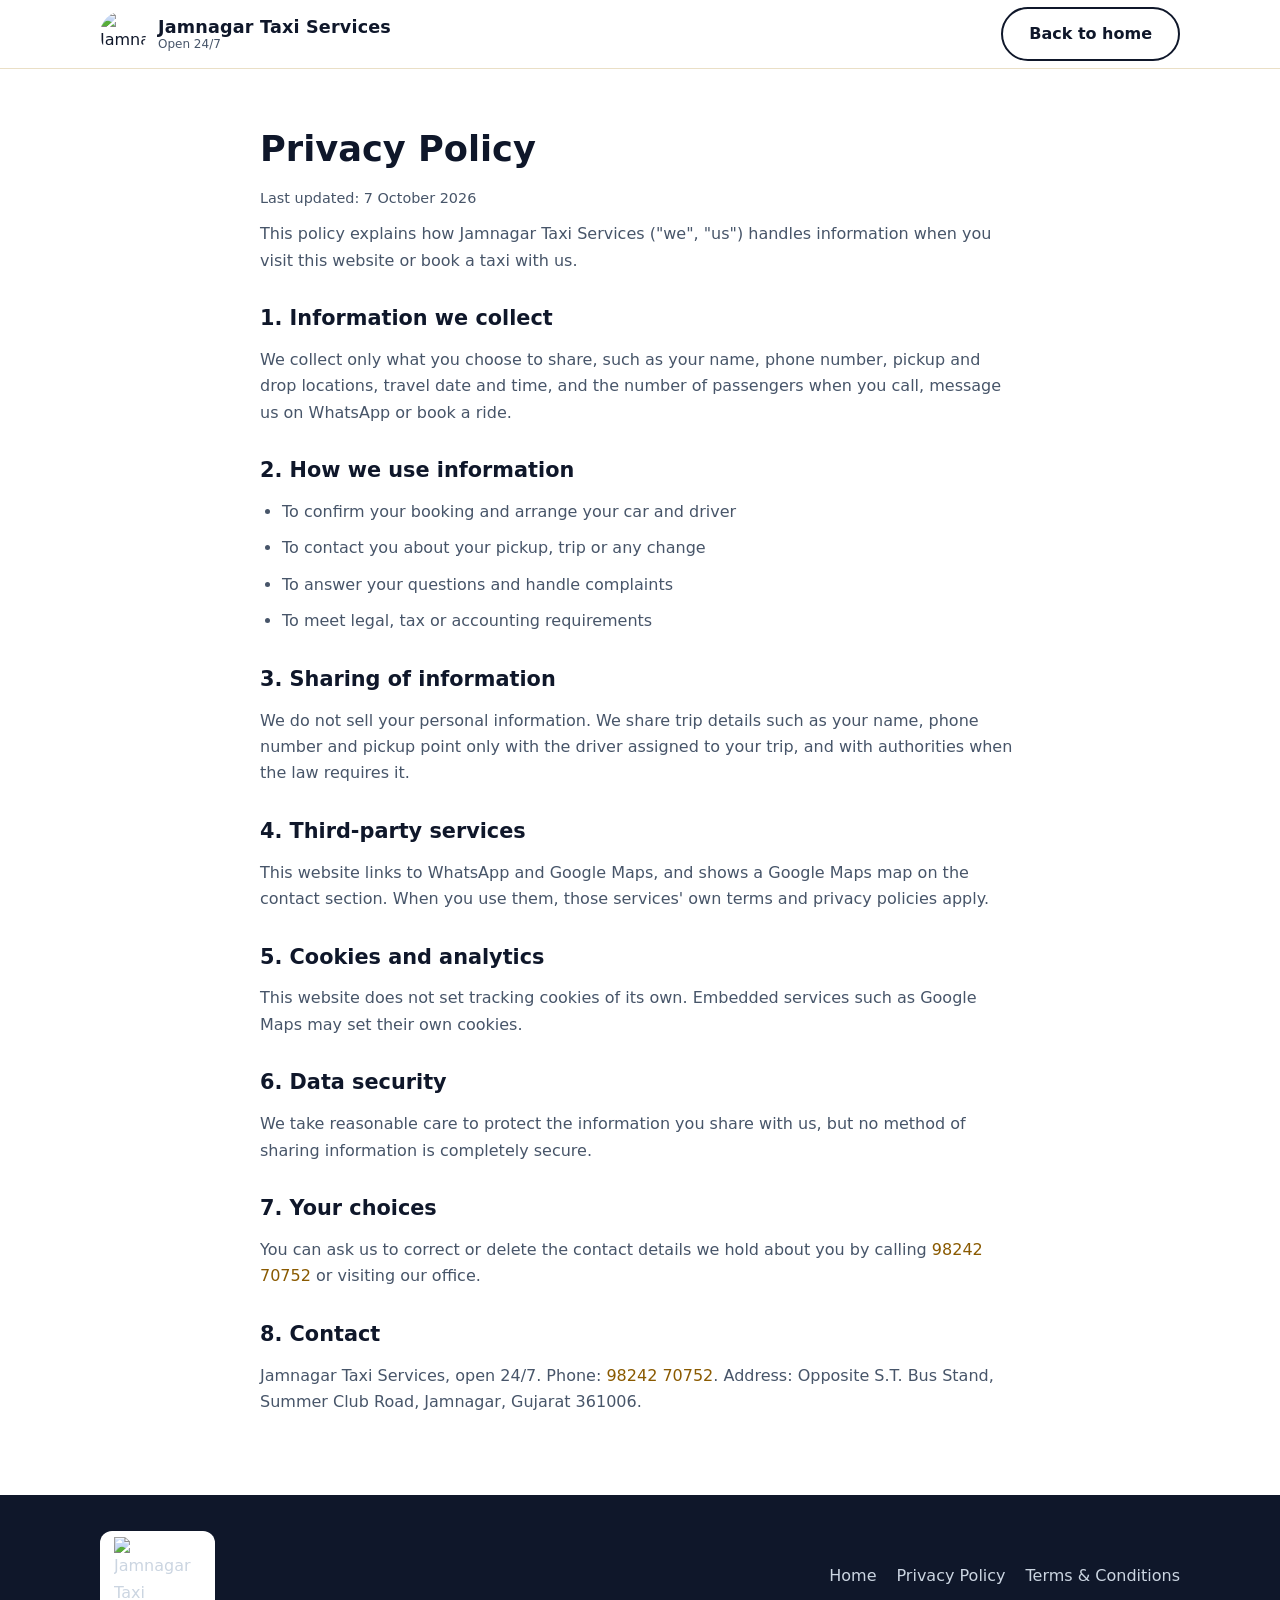
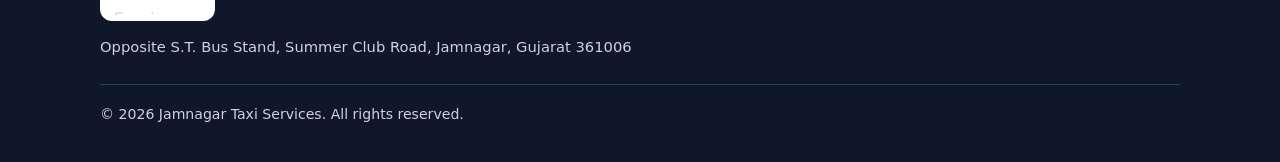
==== privacy.html @ 85f96c61 "Add files via upload" ====
<!DOCTYPE html>
<html lang="en">
<head>
  <meta charset="utf-8">
  <meta name="viewport" content="width=device-width, initial-scale=1">
  <title>Privacy Policy | Jamnagar Taxi Services</title>
  <meta name="description" content="How Jamnagar Taxi Services collects, uses and protects your information.">
  <link rel="icon" type="image/png" href="assets/favicon.png">
  <link rel="stylesheet" href="styles.css">
</head>
<body>
  <header class="site-header">
    <div class="container nav-wrap">
      <a class="brand" href="index.html">
        <img src="assets/favicon.png" alt="Jamnagar Taxi Services logo" width="46" height="46">
        <span class="brand-text"><span class="brand-name">Jamnagar Taxi Services</span><span class="brand-tag">Open 24/7</span></span>
      </a>
      <a class="btn btn-outline" href="index.html">Back to home</a>
    </div>
  </header>

  <main class="legal">
    <div class="container">
      <h1>Privacy Policy</h1>
      <p class="updated">Last updated: 7 October 2026</p>

      <p>This policy explains how Jamnagar Taxi Services ("we", "us") handles information when you visit this website or book a taxi with us.</p>

      <h2>1. Information we collect</h2>
      <p>We collect only what you choose to share, such as your name, phone number, pickup and drop locations, travel date and time, and the number of passengers when you call, message us on WhatsApp or book a ride.</p>

      <h2>2. How we use information</h2>
      <ul>
        <li>To confirm your booking and arrange your car and driver</li>
        <li>To contact you about your pickup, trip or any change</li>
        <li>To answer your questions and handle complaints</li>
        <li>To meet legal, tax or accounting requirements</li>
      </ul>

      <h2>3. Sharing of information</h2>
      <p>We do not sell your personal information. We share trip details such as your name, phone number and pickup point only with the driver assigned to your trip, and with authorities when the law requires it.</p>

      <h2>4. Third-party services</h2>
      <p>This website links to WhatsApp and Google Maps, and shows a Google Maps map on the contact section. When you use them, those services' own terms and privacy policies apply.</p>

      <h2>5. Cookies and analytics</h2>
      <p>This website does not set tracking cookies of its own. Embedded services such as Google Maps may set their own cookies.</p>

      <h2>6. Data security</h2>
      <p>We take reasonable care to protect the information you share with us, but no method of sharing information is completely secure.</p>

      <h2>7. Your choices</h2>
      <p>You can ask us to correct or delete the contact details we hold about you by calling <a href="tel:+919824270752">98242 70752</a> or visiting our office.</p>

      <h2>8. Contact</h2>
      <p>Jamnagar Taxi Services, open 24/7. Phone: <a href="tel:+919824270752">98242 70752</a>. Address: Opposite S.T. Bus Stand, Summer Club Road, Jamnagar, Gujarat 361006.</p>
    </div>
  </main>

  <footer class="site-footer">
    <div class="container">
      <div class="footer-top">
        <div class="footer-brand"><img src="assets/logo.svg" alt="Jamnagar Taxi Services" width="900" height="804"></div>
        <ul class="footer-links">
          <li><a href="index.html">Home</a></li>
          <li><a href="privacy.html">Privacy Policy</a></li>
          <li><a href="terms.html">Terms &amp; Conditions</a></li>
        </ul>
      </div>
      <p class="footer-addr">Opposite S.T. Bus Stand, Summer Club Road, Jamnagar, Gujarat 361006</p>
      <p class="copy">&copy; 2026 Jamnagar Taxi Services. All rights reserved.</p>
    </div>
  </footer>
</body>
</html>
---- styles.css ----
:root {
  --primary: #1a1a1a;
  --primary-dark: #000000;
  --accent: #f5a800;
  --whatsapp: #16a34a;
  --ink: #0f172a;
  --muted: #475569;
  --bg: #ffffff;
  --bg-soft: #fffaf0;
  --border: #eadfc6;
  --radius: 14px;
  --max: 1120px;
}

* { box-sizing: border-box; margin: 0; padding: 0; }
html { scroll-behavior: smooth; scroll-padding-top: 80px; }
body {
  font-family: system-ui, -apple-system, "Segoe UI", Roboto, Arial, sans-serif;
  color: var(--ink);
  background: var(--bg);
  line-height: 1.65;
}
img { max-width: 100%; display: block; }
a { color: var(--primary); text-decoration: none; }
a:hover { text-decoration: underline; }
.container { width: 100%; max-width: var(--max); margin: 0 auto; padding: 0 20px; }

.skip-link {
  position: absolute; left: -999px; top: 8px;
  background: var(--primary); color: #fff; padding: 8px 14px; border-radius: 8px; z-index: 200;
}
.skip-link:focus { left: 8px; text-decoration: none; }

/* Header */
.site-header {
  position: sticky; top: 0; z-index: 100;
  background: rgba(255,255,255,.96); backdrop-filter: blur(8px);
  border-bottom: 1px solid var(--border);
}
.nav-wrap { display: flex; align-items: center; justify-content: space-between; min-height: 68px; }
.brand { display: flex; align-items: center; gap: 12px; color: var(--ink); }
.brand:hover { text-decoration: none; }
.brand img { height: 56px; width: auto; }
.brand-text { display: flex; flex-direction: column; line-height: 1.2; }
.brand-name { font-weight: 800; font-size: 1.1rem; letter-spacing: .01em; }
.brand-tag { font-size: .75rem; color: var(--muted); }

.nav-list { display: flex; gap: 26px; list-style: none; align-items: center; }
.nav-list a { color: var(--ink); font-weight: 500; }
.nav-list a:hover { color: var(--primary); text-decoration: none; }
.nav-list .nav-call { background: var(--primary); color: #fff; padding: 8px 18px; border-radius: 999px; font-weight: 600; }
.nav-list .nav-call:hover { background: var(--primary-dark); color: #fff; }

.menu-toggle {
  display: none; background: none; border: 1px solid var(--border);
  border-radius: 10px; padding: 8px 12px; font-size: 1rem; cursor: pointer; color: var(--ink);
}

/* Buttons */
.btn {
  display: inline-block; padding: 12px 26px; border-radius: 999px;
  font-weight: 600; border: 2px solid transparent; cursor: pointer; transition: .2s; font-size: 1rem;
}
.btn:hover { text-decoration: none; transform: translateY(-1px); }
.btn-primary { background: var(--primary); color: #fff; }
.btn-primary:hover { background: var(--primary-dark); }
.btn-outline { border-color: var(--primary); color: var(--primary); background: transparent; }
.btn-outline:hover { background: var(--primary); color: #fff; }
.btn-whatsapp { background: var(--whatsapp); color: #fff; }
.btn-whatsapp:hover { background: #15803d; }

/* Sections */
section { padding: 80px 0; }
.eyebrow {
  text-transform: uppercase; letter-spacing: .12em; font-size: .78rem;
  font-weight: 700; color: var(--primary); margin-bottom: 10px;
}
h1 { font-size: clamp(2rem, 5vw, 3.1rem); line-height: 1.15; margin-bottom: 18px; }
h1 em { font-style: normal; color: var(--primary); }
h2 { font-size: clamp(1.6rem, 3.5vw, 2.2rem); line-height: 1.2; margin-bottom: 16px; }
h3 { font-size: 1.15rem; margin-bottom: 8px; }
.lead { color: var(--muted); font-size: 1.1rem; max-width: 640px; }
.section-head { margin-bottom: 40px; }

/* Hero */
.hero { background: linear-gradient(180deg, var(--bg-soft), #fff); padding: 80px 0 70px; }
.hero-grid { display: grid; grid-template-columns: 1.1fr .9fr; gap: 48px; align-items: center; }
.hero-actions { display: flex; flex-wrap: wrap; gap: 14px; margin-top: 28px; }
.badges { display: flex; flex-wrap: wrap; gap: 10px; margin-top: 26px; list-style: none; }
.badges li {
  background: #fff; border-left: 3px solid var(--accent); border: 1px solid var(--border); border-radius: 999px;
  padding: 6px 14px; font-size: .9rem; font-weight: 600; color: var(--primary-dark);
}
.hero-img img {
  border-radius: var(--radius); box-shadow: 0 20px 50px rgba(26,26,26,.18);
  width: 100%; max-width: 480px; margin: 0 auto; background: #fff; border: 1px solid var(--border);
}

/* About */
.about-grid { display: grid; grid-template-columns: 1.4fr 1fr; gap: 48px; align-items: start; }
.about-grid p + p { margin-top: 14px; color: var(--muted); }
.stats { display: grid; gap: 16px; }
.stat {
  background: var(--bg-soft); border: 1px solid var(--border);
  border-radius: var(--radius); padding: 20px;
}
.stat strong { display: block; font-size: 2rem; color: var(--primary); line-height: 1.1; }
.stat span { color: var(--muted); font-size: .95rem; }

/* Products */
.products { background: var(--bg-soft); }
.product-cards { display: grid; grid-template-columns: repeat(auto-fit, minmax(240px, 1fr)); gap: 24px; }
.product-card {
  background: #fff; border: 1px solid var(--border); border-radius: var(--radius);
  overflow: hidden; display: flex; flex-direction: column; transition: .2s;
}
.product-card:hover { box-shadow: 0 12px 30px rgba(26,26,26,.14); transform: translateY(-3px); }
.product-card img { width: 100%; aspect-ratio: 4 / 5; object-fit: cover; }
.product-body { padding: 18px 20px 22px; display: flex; flex-direction: column; gap: 6px; flex: 1; }
.product-body p { color: var(--muted); font-size: .95rem; flex: 1; }
.product-body .btn { margin-top: 10px; text-align: center; padding: 10px 18px; }

/* Services */
.cards { display: grid; grid-template-columns: repeat(auto-fit, minmax(250px, 1fr)); gap: 24px; }
.card {
  background: #fff; border: 1px solid var(--border); border-radius: var(--radius);
  padding: 26px; transition: .2s;
}
.card:hover { box-shadow: 0 12px 30px rgba(26,26,26,.12); transform: translateY(-3px); }
.card p { color: var(--muted); font-size: .98rem; }
.card-icon {
  width: 48px; height: 48px; border-radius: 12px; background: var(--bg-soft);
  border: 1px solid var(--border); display: grid; place-items: center; font-size: 1.5rem; margin-bottom: 14px;
}

/* Contact */
.contact { background: var(--bg-soft); }
.contact-grid { display: grid; grid-template-columns: repeat(auto-fit, minmax(240px, 1fr)); gap: 24px; }
.contact-box { background: #fff; border: 1px solid var(--border); border-radius: var(--radius); padding: 24px; }
.contact-box p, .contact-box a { word-break: break-word; }
.contact-actions { display: flex; flex-wrap: wrap; gap: 14px; margin-top: 28px; }

/* Footer */
.site-footer { background: var(--ink); color: #cbd5e1; padding: 36px 0; }
.footer-top { display: flex; flex-wrap: wrap; gap: 20px; justify-content: space-between; align-items: center; }
.footer-brand img { height: 64px; width: auto; background: #fff; border-radius: 10px; padding: 6px 12px; }
.footer-links { display: flex; flex-wrap: wrap; gap: 20px; list-style: none; }
.footer-links a { color: #cbd5e1; }
.copy { margin-top: 24px; padding-top: 18px; border-top: 1px solid #334155; font-size: .88rem; }

/* Floating call button (mobile) */
.float-call {
  display: none; position: fixed; right: 16px; bottom: 16px; z-index: 150;
  background: var(--whatsapp); color: #fff; padding: 12px 20px; border-radius: 999px;
  font-weight: 700; box-shadow: 0 8px 20px rgba(0,0,0,.25);
}
.float-call:hover { text-decoration: none; background: #15803d; }

/* Legal pages */
.legal { padding: 60px 0 80px; }
.legal .container { max-width: 800px; }
.legal h1 { font-size: 2.2rem; }
.legal h2 { font-size: 1.3rem; margin-top: 32px; }
.legal p, .legal li { color: var(--muted); margin-top: 10px; }
.legal ul { margin-left: 22px; }
.updated { color: var(--muted); font-size: .9rem; }

/* Responsive */
@media (max-width: 860px) {
  .hero-grid, .about-grid { grid-template-columns: 1fr; }
  section { padding: 56px 0; }
  .menu-toggle { display: block; }
  .nav { display: none; position: absolute; top: 68px; left: 0; right: 0; background: #fff; border-bottom: 1px solid var(--border); }
  .nav.open { display: block; }
  .nav-list { flex-direction: column; align-items: stretch; gap: 0; padding: 8px 20px 16px; }
  .nav-list a { display: block; padding: 12px 0; }
  .nav-list .nav-call { text-align: center; margin-top: 8px; }
  .float-call { display: block; }
}

/* Jamnagar Taxi Services overrides */
.brand { gap: 12px; }
.brand img { height: 46px; width: 46px; border-radius: 50%; }
.brand-name { font-weight: 800; font-size: 1.1rem; color: var(--ink); line-height: 1.15; }
.brand-tag { font-size: .75rem; color: var(--muted); }
.eyebrow { color: #a86f00; }
h1 em { color: #a86f00; }
.btn-primary { background: var(--accent); color: #1a1a1a; }
.btn-primary:hover { background: #dc9700; }
.btn-outline { border-color: var(--ink); color: var(--ink); }
.btn-outline:hover { background: var(--ink); color: #fff; }
.nav-list .nav-call { background: var(--accent); color: #1a1a1a; }
.nav-list .nav-call:hover { background: #dc9700; color: #1a1a1a; }
.nav-list a:hover { color: #a86f00; }
a { color: #8a5a00; }
.hero-img img { max-width: none; width: 100%; border: 0; }
.badges li { border-left: 3px solid var(--accent); color: var(--ink); }
.stat strong { color: #a86f00; }
.about-logo { background: #fff; border: 1px solid var(--border); border-radius: var(--radius); padding: 14px; }
.about-logo img { width: 100%; max-width: 320px; margin: 0 auto; }
.product-card img { aspect-ratio: 4 / 3; }
.product-card .car-ertiga { object-position: center 60%; }
.car-meta { font-size: .85rem; font-weight: 600; color: #8a5a00; }
.card-icon { font-size: 1.5rem; }
.map-wrap { margin-top: 28px; border-radius: var(--radius); overflow: hidden; border: 1px solid var(--border); }
.map-wrap iframe { display: block; width: 100%; height: 320px; border: 0; }
.footer-brand img { height: 90px; width: auto; background: #fff; border-radius: 12px; padding: 6px 14px; }
.float-call { background: var(--accent); color: #1a1a1a; }
.float-call:hover { background: #dc9700; }
.footer-links a:hover { color: var(--accent); }
.footer-addr { margin-top: 14px; font-size: .92rem; }
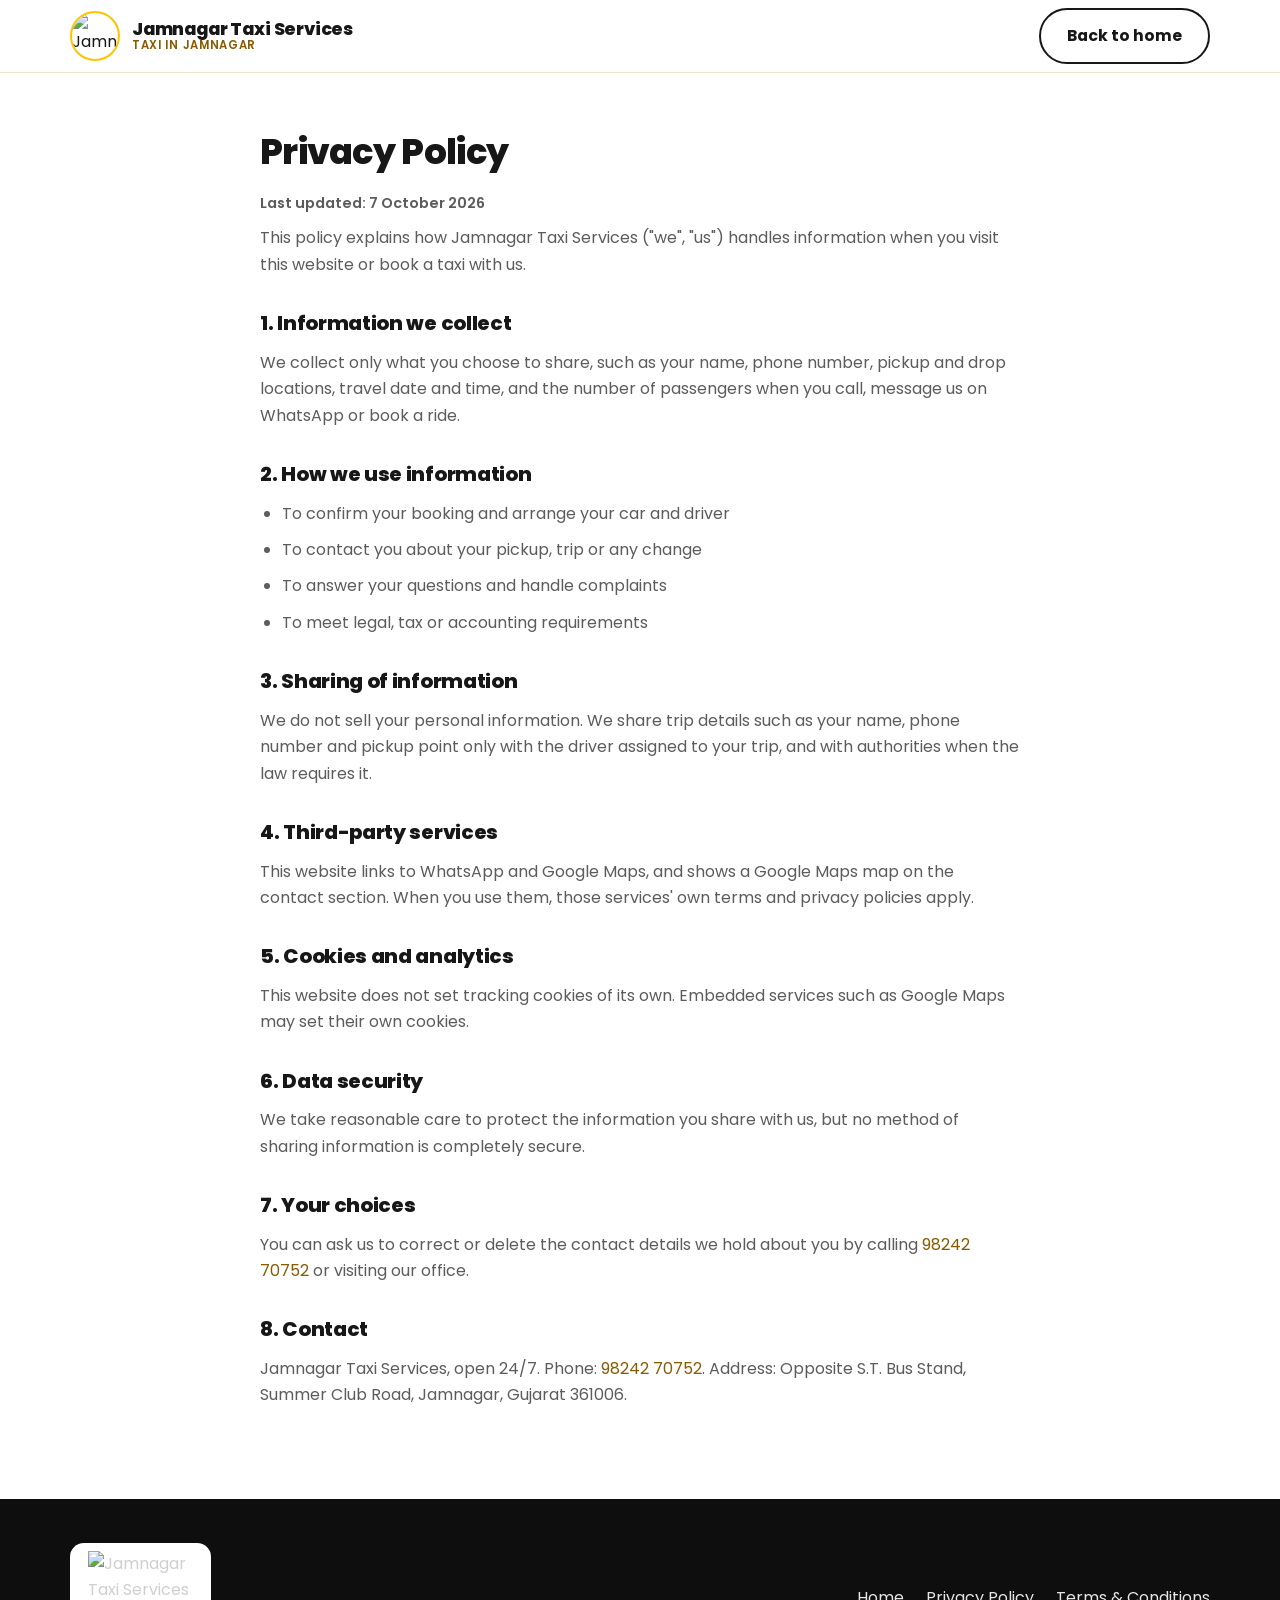
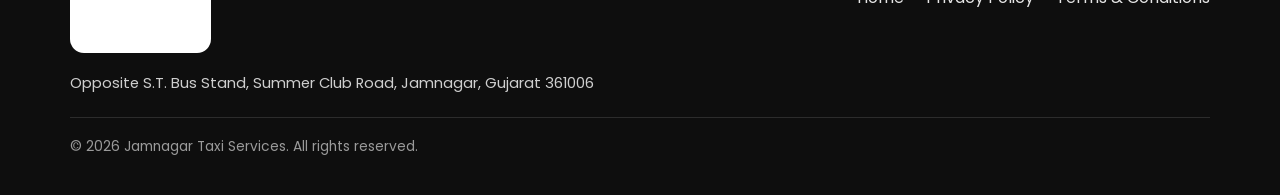
==== commit 4a43e0f8: "Add files via upload" ====
--- a/privacy.html
+++ b/privacy.html
@@ -6,14 +6,17 @@
   <title>Privacy Policy | Jamnagar Taxi Services</title>
   <meta name="description" content="How Jamnagar Taxi Services collects, uses and protects your information.">
   <link rel="icon" type="image/png" href="assets/favicon.png">
+  <link rel="preconnect" href="https://fonts.googleapis.com">
+  <link rel="preconnect" href="https://fonts.gstatic.com" crossorigin>
+  <link rel="stylesheet" href="https://fonts.googleapis.com/css2?family=Poppins:wght@400;500;600;700;800&amp;display=swap">
   <link rel="stylesheet" href="styles.css">
 </head>
 <body>
   <header class="site-header">
     <div class="container nav-wrap">
       <a class="brand" href="index.html">
-        <img src="assets/favicon.png" alt="Jamnagar Taxi Services logo" width="46" height="46">
-        <span class="brand-text"><span class="brand-name">Jamnagar Taxi Services</span><span class="brand-tag">Open 24/7</span></span>
+        <img src="assets/favicon.png" alt="Jamnagar Taxi Services logo" width="50" height="50">
+        <span class="brand-text"><span class="brand-name">Jamnagar Taxi Services</span><span class="brand-tag">Taxi in Jamnagar</span></span>
       </a>
       <a class="btn btn-outline" href="index.html">Back to home</a>
     </div>
--- a/styles.css
+++ b/styles.css
@@ -1,211 +1,225 @@
 :root {
-  --primary: #1a1a1a;
-  --primary-dark: #000000;
-  --accent: #f5a800;
-  --whatsapp: #16a34a;
-  --ink: #0f172a;
-  --muted: #475569;
-  --bg: #ffffff;
-  --bg-soft: #fffaf0;
-  --border: #eadfc6;
-  --radius: 14px;
-  --max: 1120px;
+  --black: #0e0e0e;
+  --ink: #171717;
+  --yellow: #ffc400;
+  --yellow-d: #e6a800;
+  --amber: #8a5a00;
+  --cream: #fffbea;
+  --muted: #5c5c5c;
+  --line: #ece4c8;
+  --green: #16a34a;
+  --radius: 18px;
+  --max: 1180px;
 }
 
 * { box-sizing: border-box; margin: 0; padding: 0; }
-html { scroll-behavior: smooth; scroll-padding-top: 80px; }
+html { scroll-behavior: smooth; scroll-padding-top: 90px; }
 body {
-  font-family: system-ui, -apple-system, "Segoe UI", Roboto, Arial, sans-serif;
+  font-family: "Poppins", system-ui, -apple-system, "Segoe UI", Roboto, Arial, sans-serif;
   color: var(--ink);
-  background: var(--bg);
+  background: #fff;
   line-height: 1.65;
-}
-img { max-width: 100%; display: block; }
-a { color: var(--primary); text-decoration: none; }
+  -webkit-font-smoothing: antialiased;
+}
+img { max-width: 100%; height: auto; display: block; }
+a { color: var(--amber); text-decoration: none; }
 a:hover { text-decoration: underline; }
 .container { width: 100%; max-width: var(--max); margin: 0 auto; padding: 0 20px; }
 
 .skip-link {
-  position: absolute; left: -999px; top: 8px;
-  background: var(--primary); color: #fff; padding: 8px 14px; border-radius: 8px; z-index: 200;
+  position: absolute; left: -999px; top: 8px; background: var(--yellow); color: #000;
+  padding: 8px 14px; border-radius: 8px; z-index: 300; font-weight: 600;
 }
 .skip-link:focus { left: 8px; text-decoration: none; }
 
+/* Top bar */
+.topbar { background: var(--black); color: #f5f5f5; font-size: .85rem; }
+.topbar .container { display: flex; justify-content: space-between; align-items: center; gap: 16px; min-height: 38px; flex-wrap: wrap; }
+.topbar a { color: var(--yellow); font-weight: 600; }
+.topbar span { opacity: .85; }
+
 /* Header */
-.site-header {
-  position: sticky; top: 0; z-index: 100;
-  background: rgba(255,255,255,.96); backdrop-filter: blur(8px);
-  border-bottom: 1px solid var(--border);
-}
-.nav-wrap { display: flex; align-items: center; justify-content: space-between; min-height: 68px; }
+.site-header { position: sticky; top: 0; z-index: 100; background: rgba(255,255,255,.97); backdrop-filter: blur(8px); border-bottom: 1px solid var(--line); }
+.nav-wrap { display: flex; align-items: center; justify-content: space-between; min-height: 72px; }
 .brand { display: flex; align-items: center; gap: 12px; color: var(--ink); }
 .brand:hover { text-decoration: none; }
-.brand img { height: 56px; width: auto; }
-.brand-text { display: flex; flex-direction: column; line-height: 1.2; }
-.brand-name { font-weight: 800; font-size: 1.1rem; letter-spacing: .01em; }
-.brand-tag { font-size: .75rem; color: var(--muted); }
-
+.brand img { width: 50px; height: 50px; border-radius: 50%; border: 2px solid var(--yellow); background: #fff; }
+.brand-text { display: flex; flex-direction: column; line-height: 1.15; }
+.brand-name { font-weight: 800; font-size: 1.1rem; letter-spacing: -.01em; }
+.brand-tag { font-size: .72rem; color: var(--amber); font-weight: 600; letter-spacing: .06em; text-transform: uppercase; }
 .nav-list { display: flex; gap: 26px; list-style: none; align-items: center; }
-.nav-list a { color: var(--ink); font-weight: 500; }
-.nav-list a:hover { color: var(--primary); text-decoration: none; }
-.nav-list .nav-call { background: var(--primary); color: #fff; padding: 8px 18px; border-radius: 999px; font-weight: 600; }
-.nav-list .nav-call:hover { background: var(--primary-dark); color: #fff; }
-
-.menu-toggle {
-  display: none; background: none; border: 1px solid var(--border);
-  border-radius: 10px; padding: 8px 12px; font-size: 1rem; cursor: pointer; color: var(--ink);
-}
+.nav-list a { color: var(--ink); font-weight: 500; font-size: .95rem; }
+.nav-list a:hover { color: var(--amber); text-decoration: none; }
+.nav-list .nav-call { background: var(--yellow); color: #000; padding: 10px 20px; border-radius: 999px; font-weight: 700; }
+.nav-list .nav-call:hover { background: var(--yellow-d); color: #000; }
+.menu-toggle { display: none; background: none; border: 1px solid var(--line); border-radius: 10px; padding: 8px 14px; font: inherit; font-weight: 600; cursor: pointer; color: var(--ink); }
 
 /* Buttons */
-.btn {
-  display: inline-block; padding: 12px 26px; border-radius: 999px;
-  font-weight: 600; border: 2px solid transparent; cursor: pointer; transition: .2s; font-size: 1rem;
-}
-.btn:hover { text-decoration: none; transform: translateY(-1px); }
-.btn-primary { background: var(--primary); color: #fff; }
-.btn-primary:hover { background: var(--primary-dark); }
-.btn-outline { border-color: var(--primary); color: var(--primary); background: transparent; }
-.btn-outline:hover { background: var(--primary); color: #fff; }
-.btn-whatsapp { background: var(--whatsapp); color: #fff; }
+.btn { display: inline-flex; align-items: center; justify-content: center; gap: 8px; padding: 13px 26px; border-radius: 999px; font: inherit; font-weight: 700; font-size: .98rem; border: 2px solid transparent; cursor: pointer; transition: .2s; }
+.btn:hover { text-decoration: none; transform: translateY(-2px); }
+.btn-primary { background: var(--yellow); color: #000; }
+.btn-primary:hover { background: var(--yellow-d); }
+.btn-whatsapp { background: var(--green); color: #fff; }
 .btn-whatsapp:hover { background: #15803d; }
-
-/* Sections */
-section { padding: 80px 0; }
-.eyebrow {
-  text-transform: uppercase; letter-spacing: .12em; font-size: .78rem;
-  font-weight: 700; color: var(--primary); margin-bottom: 10px;
-}
-h1 { font-size: clamp(2rem, 5vw, 3.1rem); line-height: 1.15; margin-bottom: 18px; }
-h1 em { font-style: normal; color: var(--primary); }
-h2 { font-size: clamp(1.6rem, 3.5vw, 2.2rem); line-height: 1.2; margin-bottom: 16px; }
-h3 { font-size: 1.15rem; margin-bottom: 8px; }
-.lead { color: var(--muted); font-size: 1.1rem; max-width: 640px; }
-.section-head { margin-bottom: 40px; }
+.btn-outline { border-color: var(--ink); color: var(--ink); background: transparent; }
+.btn-outline:hover { background: var(--ink); color: #fff; }
+.btn-light { border-color: rgba(255,255,255,.55); color: #fff; }
+.btn-light:hover { background: #fff; color: #000; }
+
+/* Checker strip */
+.checker { height: 16px; background: repeating-conic-gradient(var(--black) 0 25%, var(--yellow) 0 50%) 0 0 / 32px 32px; }
+
+/* Typography */
+section { padding: 90px 0; }
+.eyebrow { display: inline-block; text-transform: uppercase; letter-spacing: .14em; font-size: .78rem; font-weight: 700; color: var(--amber); margin-bottom: 12px; }
+h1 { font-size: clamp(2.1rem, 5vw, 3.6rem); line-height: 1.1; letter-spacing: -.02em; margin-bottom: 20px; font-weight: 800; }
+h2 { font-size: clamp(1.7rem, 3.6vw, 2.4rem); line-height: 1.18; letter-spacing: -.015em; margin-bottom: 14px; font-weight: 800; }
+h3 { font-size: 1.12rem; margin-bottom: 8px; font-weight: 700; }
+.lead { color: var(--muted); font-size: 1.08rem; max-width: 640px; }
+.section-head { margin-bottom: 46px; }
+.section-head.center { text-align: center; }
+.section-head.center .lead { margin: 0 auto; }
 
 /* Hero */
-.hero { background: linear-gradient(180deg, var(--bg-soft), #fff); padding: 80px 0 70px; }
-.hero-grid { display: grid; grid-template-columns: 1.1fr .9fr; gap: 48px; align-items: center; }
-.hero-actions { display: flex; flex-wrap: wrap; gap: 14px; margin-top: 28px; }
-.badges { display: flex; flex-wrap: wrap; gap: 10px; margin-top: 26px; list-style: none; }
-.badges li {
-  background: #fff; border-left: 3px solid var(--accent); border: 1px solid var(--border); border-radius: 999px;
-  padding: 6px 14px; font-size: .9rem; font-weight: 600; color: var(--primary-dark);
-}
-.hero-img img {
-  border-radius: var(--radius); box-shadow: 0 20px 50px rgba(26,26,26,.18);
-  width: 100%; max-width: 480px; margin: 0 auto; background: #fff; border: 1px solid var(--border);
-}
+.hero { background: radial-gradient(900px 500px at 85% 20%, rgba(255,196,0,.18), transparent 60%), var(--black); color: #fff; padding: 70px 0 80px; }
+.hero .eyebrow { color: var(--yellow); }
+.hero h1 em { font-style: normal; color: var(--yellow); }
+.hero .lead { color: #d6d6d6; }
+.hero-grid { display: grid; grid-template-columns: 1fr 1.15fr; gap: 56px; align-items: center; }
+.hero-actions { display: flex; flex-wrap: wrap; gap: 14px; margin-top: 30px; }
+.badges { display: flex; flex-wrap: wrap; gap: 10px; margin-top: 30px; list-style: none; }
+.badges li { border: 1px solid rgba(255,255,255,.25); border-radius: 999px; padding: 6px 16px; font-size: .88rem; font-weight: 600; color: #fff; }
+.hero-img { position: relative; }
+.hero-img::before { content: ""; position: absolute; inset: 18px -14px -14px 18px; background: var(--yellow); border-radius: calc(var(--radius) + 4px); z-index: 0; }
+.hero-img img { position: relative; z-index: 1; width: 100%; border-radius: var(--radius); box-shadow: 0 24px 60px rgba(0,0,0,.5); }
+
+/* Fact strip */
+.facts { background: var(--yellow); padding: 0; }
+.facts-grid { display: grid; grid-template-columns: repeat(4, 1fr); }
+.fact { padding: 22px 18px; display: flex; align-items: center; gap: 12px; color: #000; font-weight: 700; border-right: 1px solid rgba(0,0,0,.12); }
+.fact:last-child { border-right: 0; }
+.fact span.ico { font-size: 1.6rem; }
+.fact small { display: block; font-weight: 500; font-size: .82rem; opacity: .8; }
 
 /* About */
-.about-grid { display: grid; grid-template-columns: 1.4fr 1fr; gap: 48px; align-items: start; }
-.about-grid p + p { margin-top: 14px; color: var(--muted); }
-.stats { display: grid; gap: 16px; }
-.stat {
-  background: var(--bg-soft); border: 1px solid var(--border);
-  border-radius: var(--radius); padding: 20px;
-}
-.stat strong { display: block; font-size: 2rem; color: var(--primary); line-height: 1.1; }
-.stat span { color: var(--muted); font-size: .95rem; }
-
-/* Products */
-.products { background: var(--bg-soft); }
-.product-cards { display: grid; grid-template-columns: repeat(auto-fit, minmax(240px, 1fr)); gap: 24px; }
-.product-card {
-  background: #fff; border: 1px solid var(--border); border-radius: var(--radius);
-  overflow: hidden; display: flex; flex-direction: column; transition: .2s;
-}
-.product-card:hover { box-shadow: 0 12px 30px rgba(26,26,26,.14); transform: translateY(-3px); }
-.product-card img { width: 100%; aspect-ratio: 4 / 5; object-fit: cover; }
-.product-body { padding: 18px 20px 22px; display: flex; flex-direction: column; gap: 6px; flex: 1; }
-.product-body p { color: var(--muted); font-size: .95rem; flex: 1; }
-.product-body .btn { margin-top: 10px; text-align: center; padding: 10px 18px; }
+.about-grid { display: grid; grid-template-columns: 1.25fr 1fr; gap: 56px; align-items: center; }
+.about-grid p { color: var(--muted); }
+.about-grid p + p { margin-top: 14px; }
+.about-card { background: var(--cream); border: 1px solid var(--line); border-radius: var(--radius); padding: 30px; text-align: center; }
+.about-card img { width: 100%; max-width: 380px; margin: 0 auto; }
+.about-points { display: grid; grid-template-columns: 1fr 1fr; gap: 12px; margin-top: 22px; text-align: left; }
+.about-points div { background: #fff; border: 1px solid var(--line); border-radius: 12px; padding: 12px 14px; font-size: .9rem; font-weight: 600; }
+.about-points small { display: block; color: var(--muted); font-weight: 500; font-size: .8rem; }
 
 /* Services */
-.cards { display: grid; grid-template-columns: repeat(auto-fit, minmax(250px, 1fr)); gap: 24px; }
-.card {
-  background: #fff; border: 1px solid var(--border); border-radius: var(--radius);
-  padding: 26px; transition: .2s;
-}
-.card:hover { box-shadow: 0 12px 30px rgba(26,26,26,.12); transform: translateY(-3px); }
-.card p { color: var(--muted); font-size: .98rem; }
-.card-icon {
-  width: 48px; height: 48px; border-radius: 12px; background: var(--bg-soft);
-  border: 1px solid var(--border); display: grid; place-items: center; font-size: 1.5rem; margin-bottom: 14px;
-}
+.tinted { background: var(--cream); }
+.cards { display: grid; grid-template-columns: repeat(3, 1fr); gap: 24px; }
+.card { background: #fff; border: 1px solid var(--line); border-radius: var(--radius); padding: 30px 26px; transition: .25s; position: relative; overflow: hidden; }
+.card::after { content: ""; position: absolute; left: 0; bottom: 0; height: 4px; width: 0; background: var(--yellow); transition: .3s; }
+.card:hover { transform: translateY(-5px); box-shadow: 0 18px 40px rgba(0,0,0,.09); }
+.card:hover::after { width: 100%; }
+.card p { color: var(--muted); font-size: .96rem; }
+.card-icon { width: 58px; height: 58px; border-radius: 16px; background: var(--yellow); display: grid; place-items: center; font-size: 1.7rem; margin-bottom: 18px; }
+
+/* Fleet */
+.fleet-grid { display: grid; grid-template-columns: repeat(2, 1fr); gap: 30px; }
+.car { background: #fff; border: 1px solid var(--line); border-radius: var(--radius); overflow: hidden; display: flex; flex-direction: column; box-shadow: 0 8px 28px rgba(0,0,0,.06); transition: .25s; }
+.car:hover { transform: translateY(-4px); box-shadow: 0 20px 44px rgba(0,0,0,.12); }
+.car-media { position: relative; aspect-ratio: 3 / 2; background: #111; overflow: hidden; }
+.car-media::before { content: ""; position: absolute; inset: -30px; background: var(--img) center / cover no-repeat; filter: blur(22px) brightness(.75) saturate(1.1); }
+.car-media img { position: relative; width: 100%; height: 100%; object-fit: contain; }
+.car-body { padding: 24px 26px 28px; display: flex; flex-direction: column; gap: 10px; flex: 1; }
+.car-body p { color: var(--muted); font-size: .96rem; flex: 1; }
+.chips { display: flex; flex-wrap: wrap; gap: 8px; }
+.chip { background: var(--cream); border: 1px solid var(--line); border-radius: 999px; padding: 4px 12px; font-size: .8rem; font-weight: 600; color: var(--amber); }
+.car-body .btn { margin-top: 8px; align-self: flex-start; }
+
+/* Steps */
+.steps { display: grid; grid-template-columns: repeat(3, 1fr); gap: 24px; counter-reset: s; }
+.step { background: #fff; border: 1px solid var(--line); border-radius: var(--radius); padding: 30px 26px; position: relative; }
+.step::before { counter-increment: s; content: counter(s); display: grid; place-items: center; width: 44px; height: 44px; border-radius: 50%; background: var(--black); color: var(--yellow); font-weight: 800; margin-bottom: 16px; }
+.step p { color: var(--muted); font-size: .96rem; }
+.routes { margin-top: 40px; display: flex; flex-wrap: wrap; gap: 10px; align-items: center; justify-content: center; }
+.routes strong { margin-right: 6px; }
+.routes span { background: #fff; border: 1px solid var(--line); border-radius: 999px; padding: 6px 16px; font-weight: 600; font-size: .9rem; }
+
+/* CTA band */
+.cta { background: var(--black); color: #fff; padding: 70px 0; text-align: center; }
+.cta h2 { color: #fff; }
+.cta h2 em { font-style: normal; color: var(--yellow); }
+.cta p { color: #d0d0d0; max-width: 560px; margin: 0 auto 28px; }
+.cta .hero-actions { justify-content: center; margin-top: 0; }
 
 /* Contact */
-.contact { background: var(--bg-soft); }
-.contact-grid { display: grid; grid-template-columns: repeat(auto-fit, minmax(240px, 1fr)); gap: 24px; }
-.contact-box { background: #fff; border: 1px solid var(--border); border-radius: var(--radius); padding: 24px; }
+.contact-grid { display: grid; grid-template-columns: repeat(3, 1fr); gap: 24px; }
+.contact-box { background: #fff; border: 1px solid var(--line); border-radius: var(--radius); padding: 26px; }
+.contact-box .ico { font-size: 1.6rem; display: block; margin-bottom: 8px; }
 .contact-box p, .contact-box a { word-break: break-word; }
+.contact-box a { font-weight: 700; font-size: 1.15rem; color: var(--ink); }
 .contact-actions { display: flex; flex-wrap: wrap; gap: 14px; margin-top: 28px; }
+.map-wrap { margin-top: 30px; border-radius: var(--radius); overflow: hidden; border: 1px solid var(--line); background: #eee; }
+.map-wrap iframe { display: block; width: 100%; height: 360px; border: 0; }
 
 /* Footer */
-.site-footer { background: var(--ink); color: #cbd5e1; padding: 36px 0; }
-.footer-top { display: flex; flex-wrap: wrap; gap: 20px; justify-content: space-between; align-items: center; }
-.footer-brand img { height: 64px; width: auto; background: #fff; border-radius: 10px; padding: 6px 12px; }
-.footer-links { display: flex; flex-wrap: wrap; gap: 20px; list-style: none; }
-.footer-links a { color: #cbd5e1; }
-.copy { margin-top: 24px; padding-top: 18px; border-top: 1px solid #334155; font-size: .88rem; }
-
-/* Floating call button (mobile) */
-.float-call {
-  display: none; position: fixed; right: 16px; bottom: 16px; z-index: 150;
-  background: var(--whatsapp); color: #fff; padding: 12px 20px; border-radius: 999px;
-  font-weight: 700; box-shadow: 0 8px 20px rgba(0,0,0,.25);
-}
-.float-call:hover { text-decoration: none; background: #15803d; }
+.site-footer { background: var(--black); color: #cfcfcf; padding: 44px 0 36px; }
+.footer-top { display: flex; flex-wrap: wrap; gap: 24px; justify-content: space-between; align-items: center; }
+.footer-brand img { height: 110px; width: auto; background: #fff; border-radius: 14px; padding: 8px 18px; }
+.footer-links { display: flex; flex-wrap: wrap; gap: 22px; list-style: none; }
+.footer-links a { color: #e6e6e6; }
+.footer-links a:hover { color: var(--yellow); }
+.footer-addr { margin-top: 18px; font-size: .92rem; }
+.copy { margin-top: 22px; padding-top: 18px; border-top: 1px solid #2c2c2c; font-size: .86rem; color: #9a9a9a; }
+
+/* Mobile action bar */
+.mobile-bar { display: none; position: fixed; left: 0; right: 0; bottom: 0; z-index: 150; background: #fff; border-top: 1px solid var(--line); padding: 10px 12px; gap: 10px; box-shadow: 0 -6px 20px rgba(0,0,0,.1); }
+.mobile-bar a { flex: 1; text-align: center; padding: 12px 8px; border-radius: 999px; font-weight: 700; font-size: .95rem; }
+.mobile-bar a:hover { text-decoration: none; }
+.mobile-bar .m-call { background: var(--yellow); color: #000; }
+.mobile-bar .m-wa { background: var(--green); color: #fff; }
 
 /* Legal pages */
-.legal { padding: 60px 0 80px; }
+.legal { padding: 60px 0 90px; }
 .legal .container { max-width: 800px; }
 .legal h1 { font-size: 2.2rem; }
-.legal h2 { font-size: 1.3rem; margin-top: 32px; }
+.legal h2 { font-size: 1.25rem; margin-top: 34px; }
 .legal p, .legal li { color: var(--muted); margin-top: 10px; }
 .legal ul { margin-left: 22px; }
-.updated { color: var(--muted); font-size: .9rem; }
+.updated { color: var(--amber); font-size: .9rem; font-weight: 600; }
+
+/* Reveal */
+.js .reveal { opacity: 0; transform: translateY(22px); transition: opacity .6s ease, transform .6s ease; }
+.js .reveal.in { opacity: 1; transform: none; }
 
 /* Responsive */
+@media (max-width: 980px) {
+  .cards { grid-template-columns: repeat(2, 1fr); }
+  .facts-grid { grid-template-columns: repeat(2, 1fr); }
+  .fact:nth-child(2) { border-right: 0; }
+  .fact:nth-child(-n+2) { border-bottom: 1px solid rgba(0,0,0,.12); }
+}
 @media (max-width: 860px) {
-  .hero-grid, .about-grid { grid-template-columns: 1fr; }
-  section { padding: 56px 0; }
+  section { padding: 62px 0; }
+  .hero { padding: 48px 0 60px; }
+  .hero-grid, .about-grid { grid-template-columns: 1fr; gap: 40px; }
+  .hero-img::before { inset: 14px -8px -10px 14px; }
+  .fleet-grid, .steps, .contact-grid { grid-template-columns: 1fr; }
   .menu-toggle { display: block; }
-  .nav { display: none; position: absolute; top: 68px; left: 0; right: 0; background: #fff; border-bottom: 1px solid var(--border); }
+  .nav { display: none; position: absolute; top: 72px; left: 0; right: 0; background: #fff; border-bottom: 1px solid var(--line); box-shadow: 0 14px 24px rgba(0,0,0,.08); }
   .nav.open { display: block; }
-  .nav-list { flex-direction: column; align-items: stretch; gap: 0; padding: 8px 20px 16px; }
+  .nav-list { flex-direction: column; align-items: stretch; gap: 0; padding: 8px 20px 18px; }
   .nav-list a { display: block; padding: 12px 0; }
   .nav-list .nav-call { text-align: center; margin-top: 8px; }
-  .float-call { display: block; }
-}
-
-/* Jamnagar Taxi Services overrides */
-.brand { gap: 12px; }
-.brand img { height: 46px; width: 46px; border-radius: 50%; }
-.brand-name { font-weight: 800; font-size: 1.1rem; color: var(--ink); line-height: 1.15; }
-.brand-tag { font-size: .75rem; color: var(--muted); }
-.eyebrow { color: #a86f00; }
-h1 em { color: #a86f00; }
-.btn-primary { background: var(--accent); color: #1a1a1a; }
-.btn-primary:hover { background: #dc9700; }
-.btn-outline { border-color: var(--ink); color: var(--ink); }
-.btn-outline:hover { background: var(--ink); color: #fff; }
-.nav-list .nav-call { background: var(--accent); color: #1a1a1a; }
-.nav-list .nav-call:hover { background: #dc9700; color: #1a1a1a; }
-.nav-list a:hover { color: #a86f00; }
-a { color: #8a5a00; }
-.hero-img img { max-width: none; width: 100%; border: 0; }
-.badges li { border-left: 3px solid var(--accent); color: var(--ink); }
-.stat strong { color: #a86f00; }
-.about-logo { background: #fff; border: 1px solid var(--border); border-radius: var(--radius); padding: 14px; }
-.about-logo img { width: 100%; max-width: 320px; margin: 0 auto; }
-.product-card img { aspect-ratio: 4 / 3; }
-.product-card .car-ertiga { object-position: center 60%; }
-.car-meta { font-size: .85rem; font-weight: 600; color: #8a5a00; }
-.card-icon { font-size: 1.5rem; }
-.map-wrap { margin-top: 28px; border-radius: var(--radius); overflow: hidden; border: 1px solid var(--border); }
-.map-wrap iframe { display: block; width: 100%; height: 320px; border: 0; }
-.footer-brand img { height: 90px; width: auto; background: #fff; border-radius: 12px; padding: 6px 14px; }
-.float-call { background: var(--accent); color: #1a1a1a; }
-.float-call:hover { background: #dc9700; }
-.footer-links a:hover { color: var(--accent); }
-.footer-addr { margin-top: 14px; font-size: .92rem; }
+  .mobile-bar { display: flex; }
+  body { padding-bottom: 72px; }
+  .topbar span { display: none; }
+  .topbar .container { justify-content: center; }
+}
+@media (max-width: 560px) {
+  .cards { grid-template-columns: 1fr; }
+  .brand-name { font-size: 1rem; }
+  .footer-brand img { height: 90px; }
+}
+@media (prefers-reduced-motion: reduce) {
+  html { scroll-behavior: auto; }
+  .js .reveal { opacity: 1; transform: none; transition: none; }
+}
